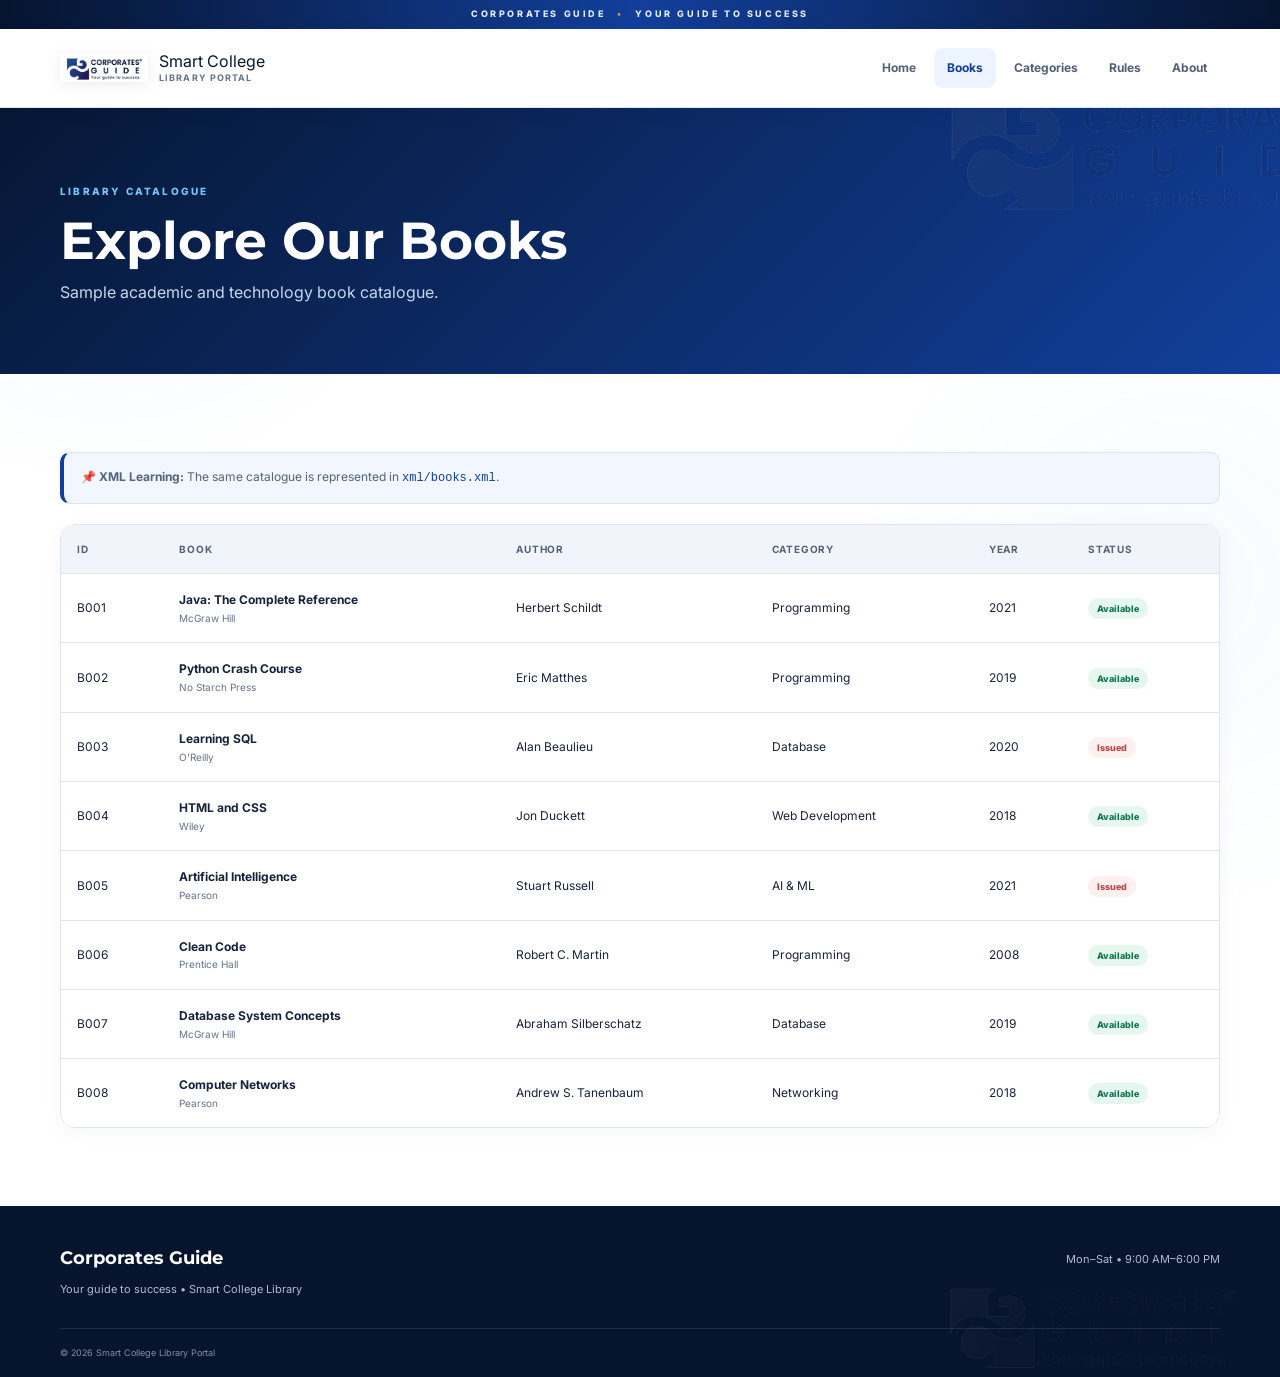
==== books.html @ 07db202c "Updated" ====
<!doctype html><html lang="en"><head><meta charset="utf-8"><meta name="viewport" content="width=device-width,initial-scale=1"><title>Books | Smart College Library</title><link rel="stylesheet" href="css/style.css"></head><body>
<div class="brand-strip">CORPORATES GUIDE <span>•</span> YOUR GUIDE TO SUCCESS</div>
<header><div class="center-brand"><a href="index.html" aria-label="Corporates Guide"><img src="images/corporates-guide-logo-final.png" alt="Corporates Guide"></a></div><div class="wrap nav"><a class="logo" href="index.html"><img src="images/corporates-guide-logo.jpg" alt="Corporates Guide Logo"><span>Smart College<br><small>Library Portal</small></span></a><nav><a href="index.html">Home</a><a class="active" href="books.html">Books</a><a href="categories.html">Categories</a><a href="library-rules.html">Rules</a><a href="about.html">About</a></nav></div></header>
<section class="banner"><div class="wrap"><b class="eyebrow">LIBRARY CATALOGUE</b><h1>Explore Our Books</h1><p>Sample academic and technology book catalogue.</p></div></section>
<section class="section"><div class="wrap"><div class="notice"><b>📌 XML Learning:</b> The same catalogue is represented in <code>xml/books.xml</code>.</div>
<div class="tablebox"><table><thead><tr><th>ID</th><th>Book</th><th>Author</th><th>Category</th><th>Year</th><th>Status</th></tr></thead><tbody>
<tr><td>B001</td><td><b>Java: The Complete Reference</b><small>McGraw Hill</small></td><td>Herbert Schildt</td><td>Programming</td><td>2021</td><td><i class="ok">Available</i></td></tr>
<tr><td>B002</td><td><b>Python Crash Course</b><small>No Starch Press</small></td><td>Eric Matthes</td><td>Programming</td><td>2019</td><td><i class="ok">Available</i></td></tr>
<tr><td>B003</td><td><b>Learning SQL</b><small>O'Reilly</small></td><td>Alan Beaulieu</td><td>Database</td><td>2020</td><td><i class="bad">Issued</i></td></tr>
<tr><td>B004</td><td><b>HTML and CSS</b><small>Wiley</small></td><td>Jon Duckett</td><td>Web Development</td><td>2018</td><td><i class="ok">Available</i></td></tr>
<tr><td>B005</td><td><b>Artificial Intelligence</b><small>Pearson</small></td><td>Stuart Russell</td><td>AI & ML</td><td>2021</td><td><i class="bad">Issued</i></td></tr>
<tr><td>B006</td><td><b>Clean Code</b><small>Prentice Hall</small></td><td>Robert C. Martin</td><td>Programming</td><td>2008</td><td><i class="ok">Available</i></td></tr>
<tr><td>B007</td><td><b>Database System Concepts</b><small>McGraw Hill</small></td><td>Abraham Silberschatz</td><td>Database</td><td>2019</td><td><i class="ok">Available</i></td></tr>
<tr><td>B008</td><td><b>Computer Networks</b><small>Pearson</small></td><td>Andrew S. Tanenbaum</td><td>Networking</td><td>2018</td><td><i class="ok">Available</i></td></tr>
</tbody></table></div></div></section>
<footer><div class="wrap foot"><div><h3>Corporates Guide</h3><p>Your guide to success • Smart College Library</p></div><div><p>Mon–Sat • 9:00 AM–6:00 PM</p></div></div><div class="wrap copy">© 2026 Smart College Library Portal</div></footer></body></html>
---- css/style.css ----
@import url('https://fonts.googleapis.com/css2?family=Inter:wght@400;500;600;700;800&family=Montserrat:wght@600;700;800&display=swap');

:root{
    --navy:#071735;
    --navy2:#0d2451;
    --blue:#123f9b;
    --blue2:#285ed1;
    --cyan:#37a9e8;
    --gold:#d9a441;
    --text:#17233d;
    --muted:#66738a;
    --line:#dfe6f2;
    --pale:#f4f7fc;
    --white:#fff;
    --green:#13885f;
    --red:#c94e55;
    --shadow:0 18px 45px rgba(9,31,72,.11);
}
*{box-sizing:border-box;margin:0;padding:0}
html{scroll-behavior:smooth}
body{
    font-family:Inter,Arial,sans-serif;color:var(--text);line-height:1.65;
    background:#fff;position:relative;overflow-x:hidden;
}
body:before{
    content:"";position:fixed;inset:0;pointer-events:none;z-index:-2;
    background:
      radial-gradient(circle at 8% 15%,rgba(40,94,209,.055),transparent 25%),
      radial-gradient(circle at 92% 65%,rgba(55,169,232,.045),transparent 25%);
}
a{text-decoration:none;color:inherit}
.wrap{width:min(1160px,92%);margin:auto}
.brand-strip{
    background:linear-gradient(90deg,#06142f,#123f9b,#06142f);
    color:#dfeaff;text-align:center;font-size:9px;font-weight:800;
    letter-spacing:2.6px;padding:7px 10px;
}
.brand-strip span{color:#d9a441;margin:0 7px}
header{
    background:rgba(255,255,255,.97);border-bottom:1px solid var(--line);
    position:sticky;top:0;z-index:50;box-shadow:0 3px 18px rgba(8,28,62,.04)
}
.nav{min-height:86px;display:flex;align-items:center;justify-content:space-between;gap:25px}
.logo{display:flex;align-items:center;gap:14px;color:var(--navy);line-height:1}
.logo img{width:104px;height:62px;object-fit:contain;display:block}
.logo span{display:flex;flex-direction:column;gap:5px}
.logo strong{font-family:Montserrat,Arial,sans-serif;font-size:18px;letter-spacing:.5px}
.logo small{font-size:10px;font-weight:700;letter-spacing:1.4px;color:var(--muted);text-transform:uppercase}
nav{display:flex;gap:5px;flex-wrap:wrap}
nav a{font-size:12px;font-weight:700;color:#526078;padding:10px 13px;border-radius:9px}
nav a:hover,nav a.active{background:#edf3ff;color:var(--blue)}
.brand-watermark{
    position:fixed;right:-90px;bottom:-55px;width:430px;height:430px;
    background:url("../images/corporates-guide-logo.png") center/contain no-repeat;
    opacity:.025;pointer-events:none;z-index:-1;filter:grayscale(1);
}
.hero{
    min-height:575px;position:relative;overflow:hidden;
    background:
      radial-gradient(circle at 75% 35%,rgba(55,169,232,.20),transparent 22%),
      linear-gradient(135deg,#061633 0%,#0e2c66 56%,#123f9b 100%);
    color:#fff;
}
.hero:after{
    content:"";position:absolute;right:-130px;top:-170px;width:520px;height:520px;
    border:1px solid rgba(255,255,255,.10);border-radius:50%;
    box-shadow:0 0 0 65px rgba(255,255,255,.018),0 0 0 130px rgba(255,255,255,.014);
}
.hero-grid{min-height:575px;display:grid;grid-template-columns:1.1fr .9fr;align-items:center;gap:50px;position:relative;z-index:1}
.eyebrow{display:inline-block;font-size:10px;font-weight:800;letter-spacing:2.2px;color:#4caee9}
.hero h1{font-family:Montserrat,Arial,sans-serif;font-size:clamp(44px,6vw,72px);line-height:1.02;letter-spacing:-2.5px;margin:13px 0 22px;color:#fff}
.hero h1 em{font-style:normal;color:#70c8ff}
.hero p{max-width:590px;color:#d2deef;font-size:16px;margin-bottom:28px}
.btn{
    display:inline-block;padding:12px 19px;border-radius:9px;background:#fff;color:#0b2b67;
    font-size:12px;font-weight:800;margin:4px 7px 4px 0;transition:.2s;
}
.btn:hover{transform:translateY(-2px);box-shadow:0 10px 22px rgba(0,0,0,.15)}
.btn.outline{background:transparent;color:#fff;border:1px solid rgba(255,255,255,.45)}
.visual{height:390px;position:relative}
.orb{
    position:absolute;left:25%;top:22%;width:205px;height:205px;border-radius:50%;
    background:linear-gradient(145deg,#1d55c2,#55b6ec);display:grid;place-items:center;
    font-size:78px;box-shadow:0 30px 70px rgba(0,0,0,.25)
}
.float{
    position:absolute;width:172px;padding:18px;border-radius:12px;color:#fff;
    font-size:20px;font-weight:800;box-shadow:0 16px 35px rgba(0,0,0,.20);
    border:1px solid rgba(255,255,255,.15)
}
.float small{display:block;font-size:9px;letter-spacing:1.3px;opacity:.85}
.f1{right:0;top:24px;background:#1c58c5;transform:rotate(8deg)}
.f2{left:0;bottom:65px;background:#13885f;transform:rotate(-8deg)}
.f3{right:3px;bottom:4px;background:#b27b24;transform:rotate(5deg)}
.section{padding:78px 0;position:relative}
.pale{background:linear-gradient(180deg,#f4f7fc,#fff)}
.section-title{display:flex;justify-content:space-between;align-items:end;margin-bottom:27px}
.section-title>a{color:var(--blue);font-size:12px;font-weight:800}
h2{font-family:Montserrat,Arial,sans-serif;color:var(--navy);font-size:31px;line-height:1.2;margin:8px 0 26px;letter-spacing:-.6px}
h3{color:var(--navy)}
.grid{display:grid;gap:18px}
.cats{grid-template-columns:repeat(4,1fr)}
.card{
    border:1px solid var(--line);border-radius:17px;background:rgba(255,255,255,.95);
    padding:26px;transition:.25s;box-shadow:0 4px 18px rgba(15,38,75,.035)
}
.card:hover,.book:hover,.info-card:hover{transform:translateY(-6px);box-shadow:var(--shadow);border-color:#cddcf5}
.card>h3{font-size:17px;margin:13px 0 4px}.card>p{font-size:12px}
.stats{background:linear-gradient(90deg,#061735,#0f2f6f);color:#fff;padding:39px 0}
.statgrid{display:grid;grid-template-columns:repeat(4,1fr);text-align:center}
.statgrid div{border-right:1px solid rgba(255,255,255,.15)}.statgrid div:last-child{border:0}
.statgrid strong{display:block;font-family:Montserrat,Arial,sans-serif;font-size:30px}.statgrid span{font-size:11px;color:#b9c9e0}
.books{grid-template-columns:repeat(3,1fr)}
.book{border:1px solid var(--line);border-radius:17px;overflow:hidden;background:#fff;transition:.25s}
.cover{height:190px;display:flex;align-items:center;justify-content:center;flex-direction:column;color:#fff;font-size:28px;font-weight:800;letter-spacing:2px;position:relative}
.cover:after{content:"CORPORATES GUIDE";position:absolute;bottom:12px;font-size:7px;letter-spacing:1.5px;opacity:.7}
.cover small{font-size:10px;letter-spacing:1px}.blue{background:linear-gradient(135deg,#123f9b,#3f91dc)}.green{background:linear-gradient(135deg,#08704f,#32b987)}.purple{background:linear-gradient(135deg,#5140a6,#9c7cf0)}
.info{padding:19px}.info h3{font-size:16px;margin:9px 0 3px}.available,.issued{font-size:9px;font-weight:800;text-transform:uppercase;letter-spacing:.7px}.available{color:var(--green)}.issued{color:var(--red)}
.banner{background:linear-gradient(135deg,#061735,#123f9b);color:#fff;padding:68px 0;position:relative;overflow:hidden}
.banner:after{content:"";position:absolute;right:-90px;top:-170px;width:430px;height:430px;background:url("../images/corporates-guide-logo.png") center/contain no-repeat;opacity:.07;filter:grayscale(1) brightness(2)}
.banner h1{font-family:Montserrat,Arial,sans-serif;color:#fff;font-size:52px;line-height:1.1;margin:10px 0}.banner p{color:#c9d7ea}.banner .eyebrow{color:#70c8ff}
.notice{background:#f1f6ff;border:1px solid #d7e5fa;border-left:4px solid var(--blue);border-radius:10px;padding:14px 17px;margin-bottom:20px;font-size:12px;color:#53647b}.notice code{font-family:Consolas,monospace;color:var(--blue)}
.tablebox{overflow:auto;border:1px solid var(--line);border-radius:15px;box-shadow:0 5px 20px rgba(20,45,80,.04)}
table{width:100%;border-collapse:collapse;min-width:850px;background:#fff}th,td{padding:16px;border-bottom:1px solid var(--line);text-align:left;font-size:12px}th{background:#f1f5fb;color:#536277;font-size:10px;text-transform:uppercase;letter-spacing:.8px}td small{display:block;color:var(--muted)}tr:hover td{background:#fbfdff}tr:last-child td{border-bottom:0}.ok,.bad{font-style:normal;padding:5px 9px;border-radius:20px;font-size:9px;font-weight:800}.ok{background:#e6f7f0;color:#11774f}.bad{background:#fff0f0;color:#bd4747}
.category-grid{grid-template-columns:repeat(3,1fr)}.category{min-height:220px}.category h2{font-size:22px;margin:10px 0}.category>p{margin-bottom:18px}.tags{display:flex;gap:7px;flex-wrap:wrap}.tags span{background:#edf3ff;color:#345992;padding:5px 9px;border-radius:20px;font-size:9px;font-weight:800}
.rule-layout{display:grid;grid-template-columns:1.5fr .7fr;gap:26px}.rules{display:grid;gap:12px}.rule{display:flex;gap:18px;padding:20px;border:1px solid var(--line);border-radius:14px;background:#fff}.rule>b{color:var(--blue);font-size:11px}.rule h3{font-size:16px;margin-bottom:3px}.rule p{font-size:12px}.timing,.info-card{background:linear-gradient(145deg,#f1f6ff,#fbfdff);border:1px solid #d7e5fa;border-radius:17px;padding:30px;box-shadow:0 8px 28px rgba(20,55,100,.05)}.timing>span,.info-card>span{font-size:42px}.timing h2,.info-card h2{font-size:24px}.timing hr{border:0;border-top:1px solid #d7e2f0;margin:18px 0}
.about{display:grid;grid-template-columns:1fr .8fr;gap:65px;align-items:center}.about p{margin:12px 0;font-size:13px}.info-card ul{list-style:none}.info-card li{font-size:12px;color:#536277;margin:9px 0}.info-card li:before{content:"✓";color:var(--green);font-weight:800;margin-right:9px}.center{text-align:center}
footer{background:#06142d;color:#dce6f2;padding-top:38px;position:relative;overflow:hidden}
footer:after{content:"";position:absolute;right:3%;bottom:-100px;width:300px;height:300px;background:url("../images/corporates-guide-logo.png") center/contain no-repeat;opacity:.055;filter:grayscale(1) brightness(2)}
.foot{display:flex;justify-content:space-between;gap:30px;padding-bottom:30px;position:relative;z-index:1}.foot h3{font-family:Montserrat,Arial,sans-serif;color:#fff;font-size:18px}.foot p{font-size:11px;color:#aebdd0;margin-top:6px}.copy{border-top:1px solid rgba(255,255,255,.1);padding:17px 0;font-size:9px;color:#8192a8;position:relative;z-index:1}
@media(max-width:850px){
 .nav{align-items:flex-start;flex-direction:column;padding:14px 0}.logo img{width:92px;height:55px}nav{width:100%;overflow:auto;flex-wrap:nowrap}.hero-grid,.about,.rule-layout{grid-template-columns:1fr}.visual{min-height:330px}.cats,.category-grid{grid-template-columns:1fr 1fr}.books{grid-template-columns:1fr 1fr}.statgrid{grid-template-columns:1fr 1fr;gap:20px}.statgrid div{border:0}
}
@media(max-width:560px){
 .logo img{width:82px;height:50px}.logo strong{font-size:16px}.hero-grid{padding:55px 0}.visual{display:none}.cats,.category-grid,.books{grid-template-columns:1fr}.section{padding:55px 0}.banner h1{font-size:40px}.section-title{align-items:flex-start;flex-direction:column;gap:8px}.foot{flex-direction:column}
}


/* ===== FINAL CORPORATES GUIDE CENTERED BRANDING ===== */
.center-brand{
    width:100%;
    display:flex;
    justify-content:center;
    align-items:center;
    background:#fff;
    padding:16px 20px 13px;
    border-bottom:1px solid #e5eaf3;
}
.center-brand a{
    display:flex;
    justify-content:center;
    align-items:center;
}
.center-brand img{
    width:min(390px, 78vw);
    height:auto;
    max-height:125px;
    object-fit:contain;
    display:block;
    filter:drop-shadow(0 5px 12px rgba(7,23,53,.10));
    transition:transform .25s ease;
}
.center-brand img:hover{
    transform:scale(1.025);
}
header{
    position:sticky;
    top:0;
}
header .nav{
    min-height:62px;
    justify-content:center;
}
header nav{
    justify-content:center;
}
.logo{
    display:none !important;
}
@media(max-width:560px){
    .center-brand{
        padding:12px 14px 10px;
    }
    .center-brand img{
        width:min(320px, 86vw);
        max-height:100px;
    }
}


/* ===== FINAL HEADER: LEFT LOGO, COMPACT SIZE ===== */
.center-brand{
    display:none !important;
}
header{
    position:sticky;
    top:0;
}
header .nav{
    min-height:78px;
    display:flex;
    align-items:center;
    justify-content:space-between;
    gap:24px;
}
header .logo{
    display:flex !important;
    align-items:center;
    gap:11px;
}
header .logo img{
    width:88px;
    height:54px;
    object-fit:contain;
    display:block;
    filter:drop-shadow(0 3px 7px rgba(7,23,53,.08));
}
header .logo span{
    display:flex;
    flex-direction:column;
    gap:4px;
}
header .logo strong{
    font-family:Montserrat,Arial,sans-serif;
    font-size:16px;
    letter-spacing:.4px;
}
header .logo small{
    font-size:9px;
    letter-spacing:1.1px;
}
header nav{
    margin-left:auto;
    justify-content:flex-end;
}
@media(max-width:850px){
    header .logo img{width:80px;height:50px}
}
@media(max-width:560px){
    header .nav{min-height:72px}
    header .logo img{width:72px;height:45px}
    header .logo strong{font-size:14px}
    header .logo small{font-size:8px}
}
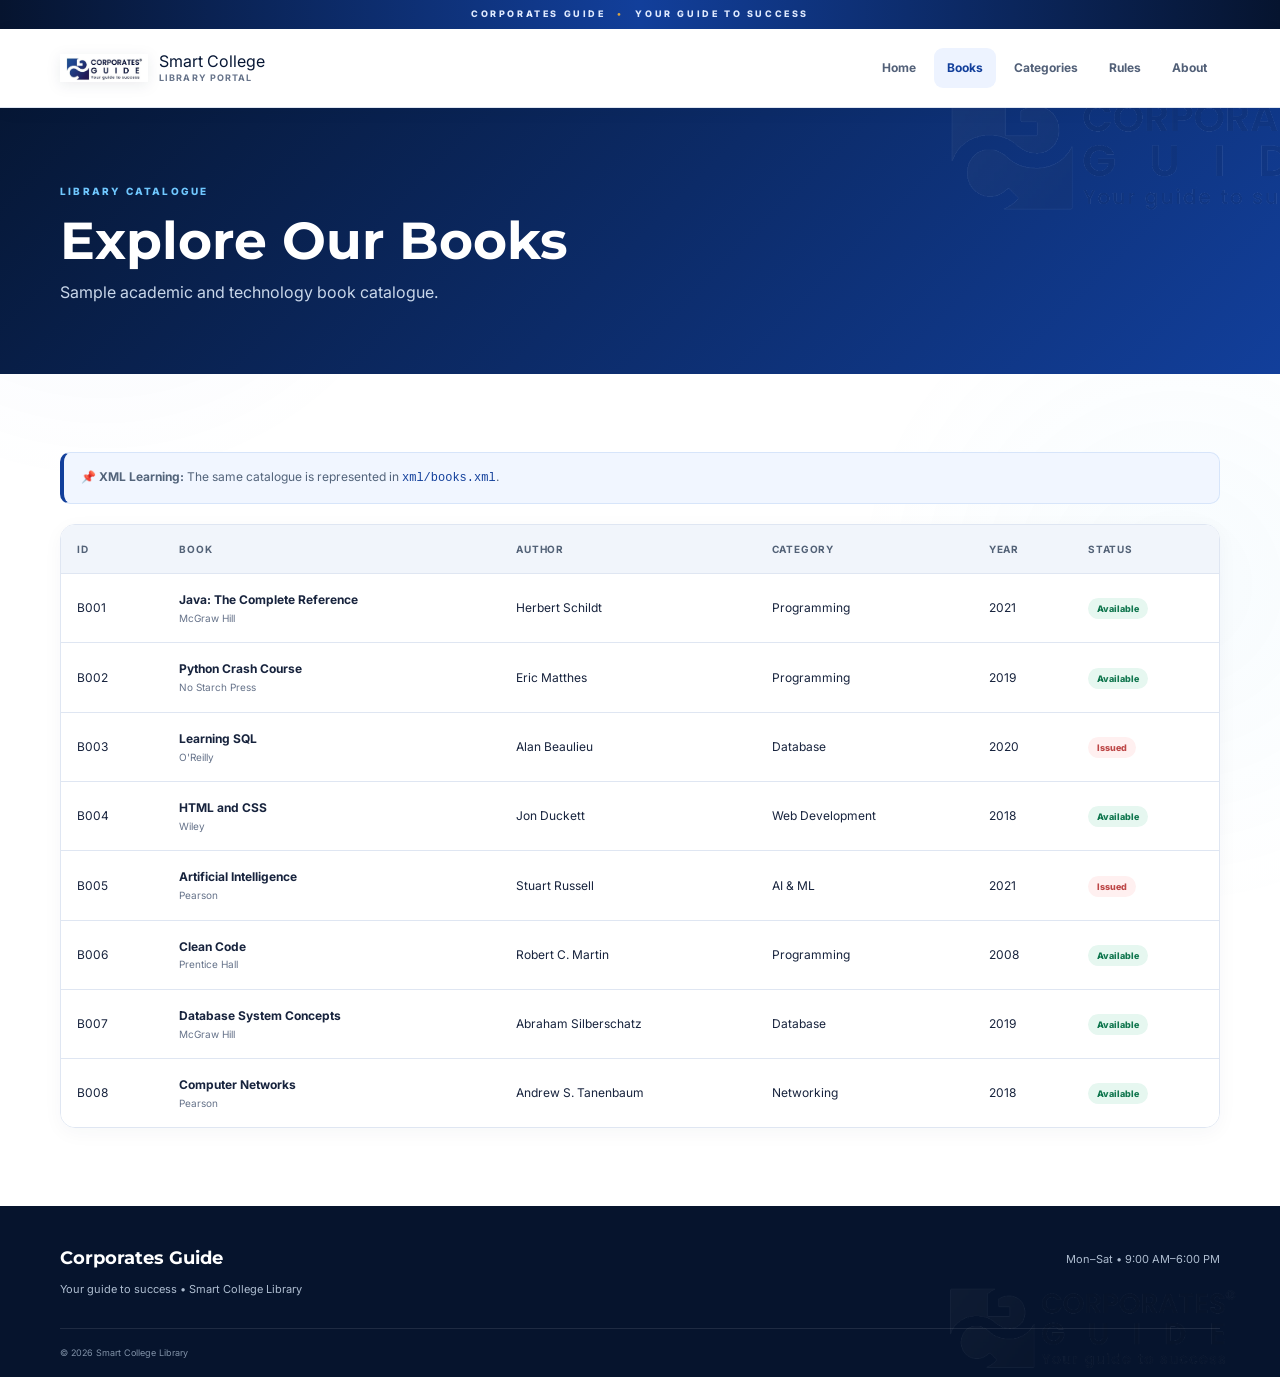
==== commit 939a35d5: "Updatet code" ====
--- a/books.html
+++ b/books.html
@@ -1,16 +1,401 @@
-<!doctype html><html lang="en"><head><meta charset="utf-8"><meta name="viewport" content="width=device-width,initial-scale=1"><title>Books | Smart College Library</title><link rel="stylesheet" href="css/style.css"></head><body>
-<div class="brand-strip">CORPORATES GUIDE <span>•</span> YOUR GUIDE TO SUCCESS</div>
-<header><div class="center-brand"><a href="index.html" aria-label="Corporates Guide"><img src="images/corporates-guide-logo-final.png" alt="Corporates Guide"></a></div><div class="wrap nav"><a class="logo" href="index.html"><img src="images/corporates-guide-logo.jpg" alt="Corporates Guide Logo"><span>Smart College<br><small>Library Portal</small></span></a><nav><a href="index.html">Home</a><a class="active" href="books.html">Books</a><a href="categories.html">Categories</a><a href="library-rules.html">Rules</a><a href="about.html">About</a></nav></div></header>
-<section class="banner"><div class="wrap"><b class="eyebrow">LIBRARY CATALOGUE</b><h1>Explore Our Books</h1><p>Sample academic and technology book catalogue.</p></div></section>
-<section class="section"><div class="wrap"><div class="notice"><b>📌 XML Learning:</b> The same catalogue is represented in <code>xml/books.xml</code>.</div>
-<div class="tablebox"><table><thead><tr><th>ID</th><th>Book</th><th>Author</th><th>Category</th><th>Year</th><th>Status</th></tr></thead><tbody>
-<tr><td>B001</td><td><b>Java: The Complete Reference</b><small>McGraw Hill</small></td><td>Herbert Schildt</td><td>Programming</td><td>2021</td><td><i class="ok">Available</i></td></tr>
-<tr><td>B002</td><td><b>Python Crash Course</b><small>No Starch Press</small></td><td>Eric Matthes</td><td>Programming</td><td>2019</td><td><i class="ok">Available</i></td></tr>
-<tr><td>B003</td><td><b>Learning SQL</b><small>O'Reilly</small></td><td>Alan Beaulieu</td><td>Database</td><td>2020</td><td><i class="bad">Issued</i></td></tr>
-<tr><td>B004</td><td><b>HTML and CSS</b><small>Wiley</small></td><td>Jon Duckett</td><td>Web Development</td><td>2018</td><td><i class="ok">Available</i></td></tr>
-<tr><td>B005</td><td><b>Artificial Intelligence</b><small>Pearson</small></td><td>Stuart Russell</td><td>AI & ML</td><td>2021</td><td><i class="bad">Issued</i></td></tr>
-<tr><td>B006</td><td><b>Clean Code</b><small>Prentice Hall</small></td><td>Robert C. Martin</td><td>Programming</td><td>2008</td><td><i class="ok">Available</i></td></tr>
-<tr><td>B007</td><td><b>Database System Concepts</b><small>McGraw Hill</small></td><td>Abraham Silberschatz</td><td>Database</td><td>2019</td><td><i class="ok">Available</i></td></tr>
-<tr><td>B008</td><td><b>Computer Networks</b><small>Pearson</small></td><td>Andrew S. Tanenbaum</td><td>Networking</td><td>2018</td><td><i class="ok">Available</i></td></tr>
-</tbody></table></div></div></section>
-<footer><div class="wrap foot"><div><h3>Corporates Guide</h3><p>Your guide to success • Smart College Library</p></div><div><p>Mon–Sat • 9:00 AM–6:00 PM</p></div></div><div class="wrap copy">© 2026 Smart College Library Portal</div></footer></body></html>+<!doctype html>
+<html lang="en">
+
+<head>
+    <meta charset="utf-8">
+
+    <meta name="viewport"
+          content="width=device-width,initial-scale=1">
+
+    <title>Books | Smart College Library</title>
+
+    <link rel="stylesheet"
+          href="css/style.css">
+</head>
+
+<body>
+
+    <div class="brand-strip">
+        CORPORATES GUIDE
+        <span>•</span>
+        YOUR GUIDE TO SUCCESS
+    </div>
+
+    <header>
+
+        <div class="center-brand">
+
+            <a href="index.html"
+               aria-label="Corporates Guide">
+
+                <img src="images/corporates-guide-logo-final.png"
+                     alt="Corporates Guide">
+
+            </a>
+
+        </div>
+
+        <div class="wrap nav">
+
+            <a class="logo"
+               href="index.html">
+
+                <img src="images/corporates-guide-logo.jpg"
+                     alt="Corporates Guide Logo">
+
+                <span>
+                    Smart College<br>
+                    <small>Library Portal</small>
+                </span>
+
+            </a>
+
+            <nav>
+
+                <a href="index.html">Home</a>
+
+                <a class="active"
+                   href="books.html">
+                    Books
+                </a>
+
+                <a href="categories.html">
+                    Categories
+                </a>
+
+                <a href="library-rules.html">
+                    Rules
+                </a>
+
+                <a href="about.html">
+                    About
+                </a>
+
+            </nav>
+
+        </div>
+
+    </header>
+
+    <section class="banner">
+
+        <div class="wrap">
+
+            <b class="eyebrow">
+                LIBRARY CATALOGUE
+            </b>
+
+            <h1>
+                Explore Our Books
+            </h1>
+
+            <p>
+                Sample academic and technology book catalogue.
+            </p>
+
+        </div>
+
+    </section>
+
+    <section class="section">
+
+        <div class="wrap">
+
+            <div class="notice">
+
+                <b>📌 XML Learning:</b>
+
+                The same catalogue is represented in
+                <code>xml/books.xml</code>.
+
+            </div>
+
+            <div class="tablebox">
+
+                <table>
+
+                    <thead>
+
+                        <tr>
+                            <th>ID</th>
+                            <th>Book</th>
+                            <th>Author</th>
+                            <th>Category</th>
+                            <th>Year</th>
+                            <th>Status</th>
+                        </tr>
+
+                    </thead>
+
+                    <tbody>
+
+                        <tr>
+                            <td>B001</td>
+
+                            <td>
+                                <b>Java: The Complete Reference</b>
+                                <small>McGraw Hill</small>
+                            </td>
+
+                            <td>
+                                Herbert Schildt
+                            </td>
+
+                            <td>
+                                Programming
+                            </td>
+
+                            <td>
+                                2021
+                            </td>
+
+                            <td>
+                                <i class="ok">
+                                    Available
+                                </i>
+                            </td>
+                        </tr>
+
+
+                        <tr>
+                            <td>B002</td>
+
+                            <td>
+                                <b>Python Crash Course</b>
+                                <small>No Starch Press</small>
+                            </td>
+
+                            <td>
+                                Eric Matthes
+                            </td>
+
+                            <td>
+                                Programming
+                            </td>
+
+                            <td>
+                                2019
+                            </td>
+
+                            <td>
+                                <i class="ok">
+                                    Available
+                                </i>
+                            </td>
+                        </tr>
+
+
+                        <tr>
+                            <td>B003</td>
+
+                            <td>
+                                <b>Learning SQL</b>
+                                <small>O'Reilly</small>
+                            </td>
+
+                            <td>
+                                Alan Beaulieu
+                            </td>
+
+                            <td>
+                                Database
+                            </td>
+
+                            <td>
+                                2020
+                            </td>
+
+                            <td>
+                                <i class="bad">
+                                    Issued
+                                </i>
+                            </td>
+                        </tr>
+
+
+                        <tr>
+                            <td>B004</td>
+
+                            <td>
+                                <b>HTML and CSS</b>
+                                <small>Wiley</small>
+                            </td>
+
+                            <td>
+                                Jon Duckett
+                            </td>
+
+                            <td>
+                                Web Development
+                            </td>
+
+                            <td>
+                                2018
+                            </td>
+
+                            <td>
+                                <i class="ok">
+                                    Available
+                                </i>
+                            </td>
+                        </tr>
+
+
+                        <tr>
+                            <td>B005</td>
+
+                            <td>
+                                <b>Artificial Intelligence</b>
+                                <small>Pearson</small>
+                            </td>
+
+                            <td>
+                                Stuart Russell
+                            </td>
+
+                            <td>
+                                AI & ML
+                            </td>
+
+                            <td>
+                                2021
+                            </td>
+
+                            <td>
+                                <i class="bad">
+                                    Issued
+                                </i>
+                            </td>
+                        </tr>
+
+
+                        <tr>
+                            <td>B006</td>
+
+                            <td>
+                                <b>Clean Code</b>
+                                <small>Prentice Hall</small>
+                            </td>
+
+                            <td>
+                                Robert C. Martin
+                            </td>
+
+                            <td>
+                                Programming
+                            </td>
+
+                            <td>
+                                2008
+                            </td>
+
+                            <td>
+                                <i class="ok">
+                                    Available
+                                </i>
+                            </td>
+                        </tr>
+
+
+                        <tr>
+                            <td>B007</td>
+
+                            <td>
+                                <b>Database System Concepts</b>
+                                <small>McGraw Hill</small>
+                            </td>
+
+                            <td>
+                                Abraham Silberschatz
+                            </td>
+
+                            <td>
+                                Database
+                            </td>
+
+                            <td>
+                                2019
+                            </td>
+
+                            <td>
+                                <i class="ok">
+                                    Available
+                                </i>
+                            </td>
+                        </tr>
+
+
+                        <tr>
+                            <td>B008</td>
+
+                            <td>
+                                <b>Computer Networks</b>
+                                <small>Pearson</small>
+                            </td>
+
+                            <td>
+                                Andrew S. Tanenbaum
+                            </td>
+
+                            <td>
+                                Networking
+                            </td>
+
+                            <td>
+                                2018
+                            </td>
+
+                            <td>
+                                <i class="ok">
+                                    Available
+                                </i>
+                            </td>
+                        </tr>
+
+                    </tbody>
+
+                </table>
+
+            </div>
+
+        </div>
+
+    </section>
+
+    <footer>
+
+        <div class="wrap foot">
+
+            <div>
+
+                <h3>
+                    Corporates Guide
+                </h3>
+
+                <p>
+                    Your guide to success • Smart College Library
+                </p>
+
+            </div>
+
+            <div>
+
+                <p>
+                    Mon–Sat • 9:00 AM–6:00 PM
+                </p>
+
+            </div>
+
+        </div>
+
+        <div class="wrap copy">
+
+            © 2026 Smart College Library 
+
+        </div>
+
+    </footer>
+
+</body>
+
+</html>
